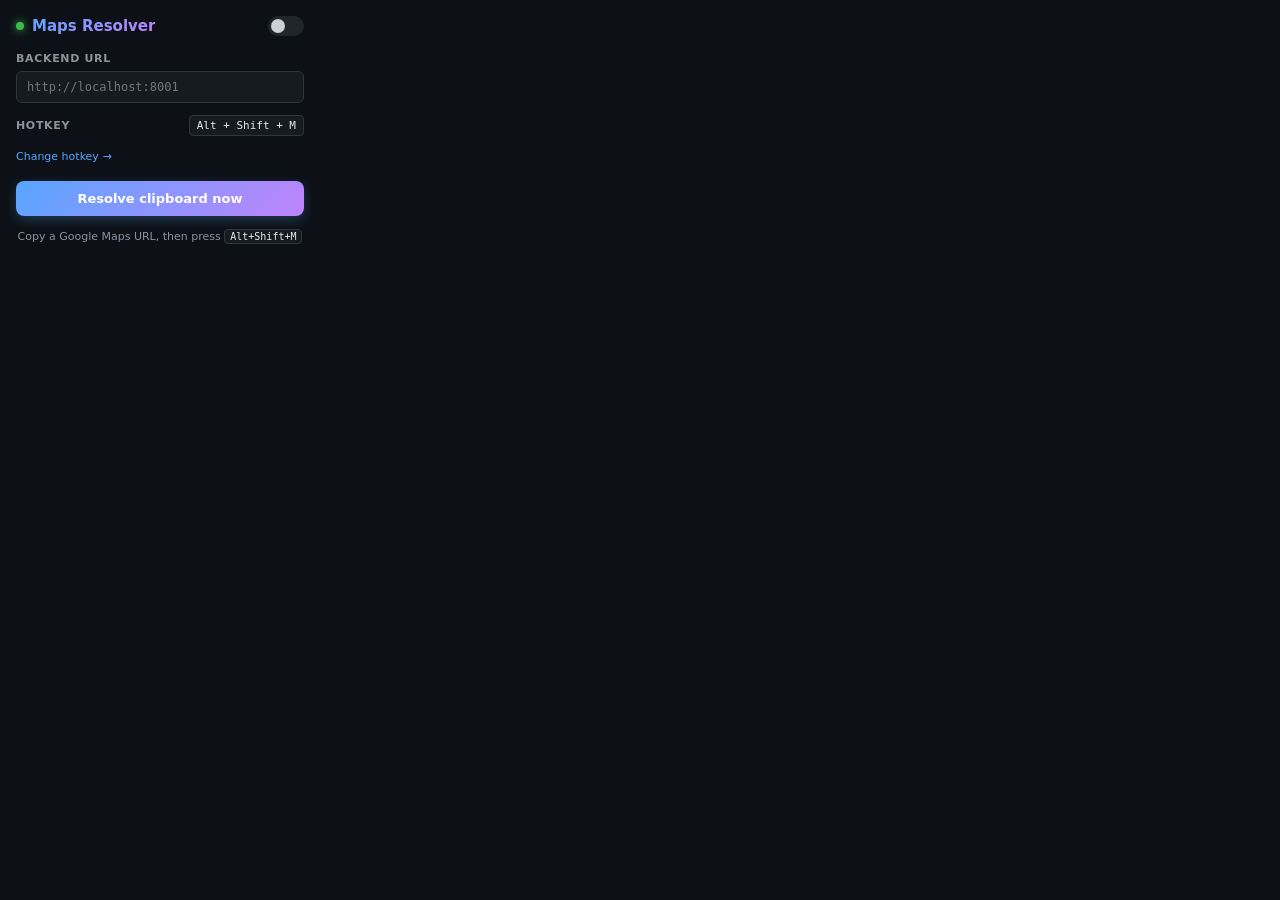
==== extension/popup.html @ e84b34ef "Add initial implementation of Maps URL Resolver Chrome extension with clipboard integration and UI" ====
<!DOCTYPE html>
<html lang="en">
<head>
  <meta charset="UTF-8">
  <link rel="stylesheet" href="popup.css">
</head>
<body>
  <header>
    <div class="title">
      <span class="dot" id="status-dot"></span>
      Maps Resolver
    </div>
    <label class="switch" title="Enable / disable">
      <input type="checkbox" id="enabled">
      <span class="slider"></span>
    </label>
  </header>

  <section>
    <label class="lbl" for="backend">Backend URL</label>
    <input id="backend" type="url" placeholder="http://localhost:8001" spellcheck="false">
  </section>

  <section class="row">
    <span class="lbl no-mb">Hotkey</span>
    <kbd id="hotkey">Alt + Shift + M</kbd>
  </section>
  <a href="#" id="change-hotkey" class="link">Change hotkey →</a>

  <section id="last-section" hidden>
    <label class="lbl">Last result</label>
    <div class="coords-box">
      <span class="coords" id="last-coords">—</span>
      <button class="ghost" id="copy-coords" title="Copy">
        <svg width="13" height="13" viewBox="0 0 24 24" fill="none" stroke="currentColor" stroke-width="2" stroke-linecap="round" stroke-linejoin="round">
          <rect x="9" y="9" width="13" height="13" rx="2"/>
          <path d="M5 15H4a2 2 0 0 1-2-2V4a2 2 0 0 1 2-2h9a2 2 0 0 1 2 2v1"/>
        </svg>
      </button>
    </div>
    <div class="meta" id="last-meta"></div>
  </section>

  <button class="primary" id="resolve-now">Resolve clipboard now</button>

  <footer>
    Copy a Google Maps URL, then press <kbd class="kbd-sm" id="hotkey-foot">Alt+Shift+M</kbd>
  </footer>

  <script src="popup.js"></script>
</body>
</html>
---- extension/popup.css ----
:root {
  --bg:        #0d1117;
  --surface:   #161b22;
  --border:    #30363d;
  --text:      #e6edf3;
  --mute:      #8b949e;
  --accent:    #58a6ff;
  --accent-2:  #c084fc;
  --success:   #3fb950;
  --danger:    #f85149;
}
* { box-sizing: border-box; margin: 0; padding: 0; }
body {
  width: 320px;
  font-family: -apple-system, BlinkMacSystemFont, "Segoe UI", system-ui, sans-serif;
  font-size: 13px;
  color: var(--text);
  background: var(--bg);
  padding: 16px;
}

header {
  display: flex;
  justify-content: space-between;
  align-items: center;
  margin-bottom: 16px;
}
.title {
  font-weight: 700;
  font-size: 15px;
  display: flex;
  align-items: center;
  gap: 8px;
  background: linear-gradient(135deg, var(--accent), var(--accent-2));
  -webkit-background-clip: text;
  background-clip: text;
  -webkit-text-fill-color: transparent;
}
.dot {
  width: 8px;
  height: 8px;
  border-radius: 50%;
  background: var(--success);
  box-shadow: 0 0 8px var(--success);
  flex-shrink: 0;
}
.dot.off { background: var(--mute); box-shadow: none; }

.switch { position: relative; width: 36px; height: 20px; }
.switch input { opacity: 0; width: 0; height: 0; }
.slider {
  position: absolute;
  inset: 0;
  background: #21262d;
  border-radius: 10px;
  cursor: pointer;
  transition: background .2s;
}
.slider::before {
  content: "";
  position: absolute;
  width: 14px;
  height: 14px;
  left: 3px;
  top: 3px;
  background: #c9d1d9;
  border-radius: 50%;
  transition: transform .2s, background .2s;
}
.switch input:checked + .slider { background: var(--accent); }
.switch input:checked + .slider::before { transform: translateX(16px); background: white; }

section { margin-bottom: 12px; }
.row { display: flex; align-items: center; justify-content: space-between; }
.lbl {
  display: block;
  font-size: 11px;
  font-weight: 600;
  text-transform: uppercase;
  letter-spacing: 0.06em;
  color: var(--mute);
  margin-bottom: 6px;
}
.lbl.no-mb { margin-bottom: 0; }

input[type="url"], input[type="text"] {
  width: 100%;
  padding: 8px 10px;
  background: var(--surface);
  color: var(--text);
  border: 1px solid var(--border);
  border-radius: 6px;
  font-family: ui-monospace, "SF Mono", Consolas, monospace;
  font-size: 12px;
  outline: none;
  transition: border-color .15s, box-shadow .15s;
}
input:focus {
  border-color: var(--accent);
  box-shadow: 0 0 0 3px rgba(88, 166, 255, .18);
}

kbd {
  font-family: ui-monospace, "SF Mono", Consolas, monospace;
  font-size: 11px;
  background: var(--surface);
  border: 1px solid var(--border);
  padding: 3px 7px;
  border-radius: 4px;
  color: var(--text);
}
.kbd-sm { padding: 1px 5px; font-size: 10px; }

.link {
  display: inline-block;
  margin: -6px 0 14px;
  font-size: 11px;
  color: var(--accent);
  text-decoration: none;
}
.link:hover { text-decoration: underline; }

.coords-box {
  display: flex;
  align-items: center;
  justify-content: space-between;
  gap: 8px;
  padding: 9px 10px;
  background: var(--surface);
  border: 1px solid var(--border);
  border-radius: 6px;
}
.coords {
  font-family: ui-monospace, "SF Mono", Consolas, monospace;
  font-size: 12px;
  user-select: all;
  flex: 1;
  word-break: break-all;
}
.ghost {
  background: transparent;
  border: 0;
  color: var(--mute);
  cursor: pointer;
  padding: 4px;
  border-radius: 4px;
  display: inline-flex;
  align-items: center;
}
.ghost:hover { color: var(--accent); background: rgba(255,255,255,0.04); }
.ghost.copied { color: var(--success); }

.meta {
  margin-top: 6px;
  font-size: 11px;
  color: var(--mute);
}

.primary {
  width: 100%;
  padding: 10px;
  margin-top: 4px;
  font-family: inherit;
  font-size: 13px;
  font-weight: 600;
  color: white;
  background: linear-gradient(135deg, var(--accent), var(--accent-2));
  border: 0;
  border-radius: 8px;
  cursor: pointer;
  box-shadow: 0 4px 12px rgba(88, 166, 255, .25);
  transition: transform .15s, box-shadow .15s, opacity .15s;
}
.primary:hover { transform: translateY(-1px); }
.primary:disabled { opacity: .5; cursor: wait; transform: none; }

footer {
  margin-top: 14px;
  text-align: center;
  font-size: 11px;
  color: var(--mute);
}
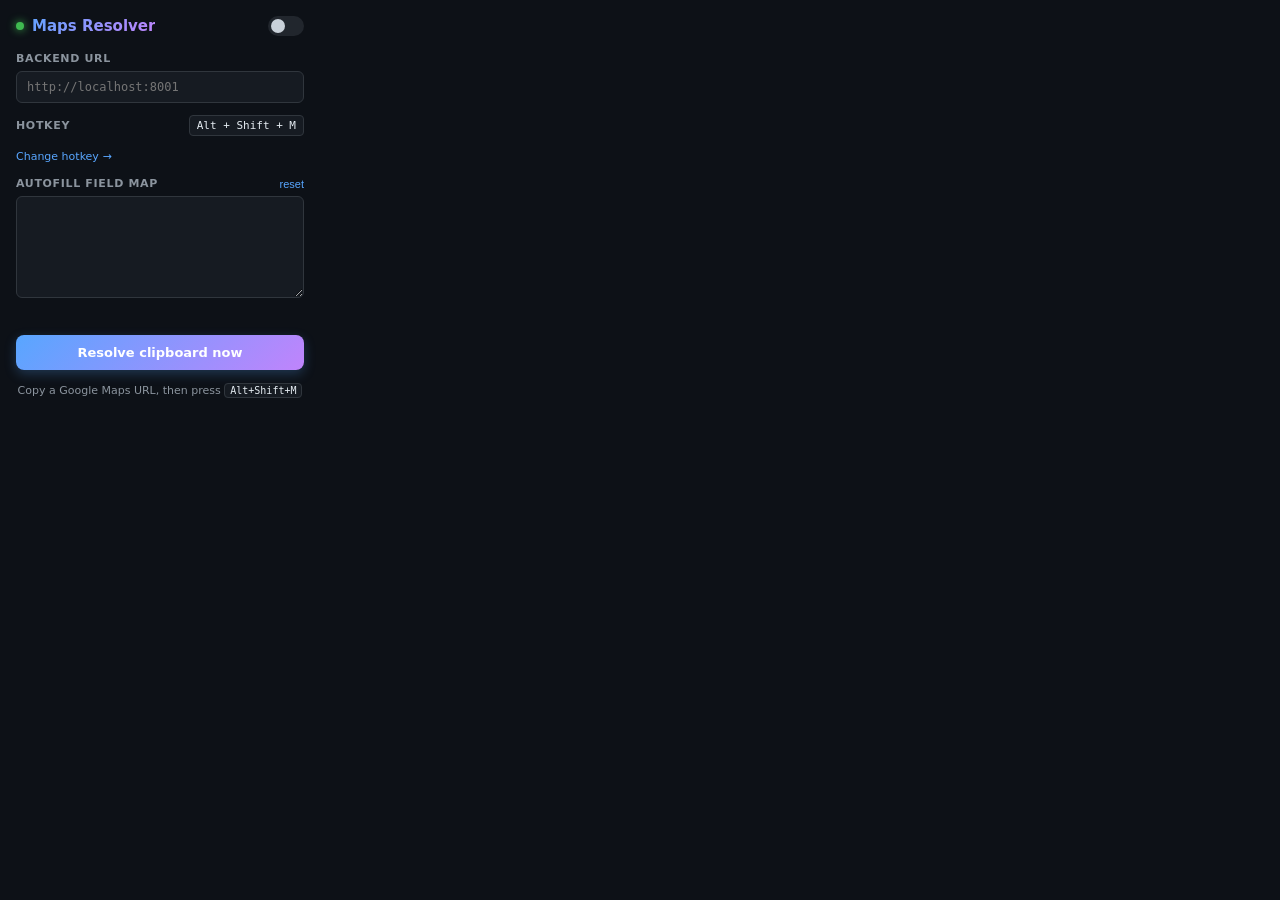
==== commit f834b697: "Implement autofill feature with customizable field mapping in Maps URL Resolver extension" ====
--- a/extension/popup.html
+++ b/extension/popup.html
@@ -27,6 +27,15 @@
   </section>
   <a href="#" id="change-hotkey" class="link">Change hotkey →</a>
 
+  <section>
+    <div class="row mb-6">
+      <span class="lbl no-mb">Autofill field map</span>
+      <button class="ghost-link" id="reset-map" title="Reset to defaults">reset</button>
+    </div>
+    <textarea id="field-map" spellcheck="false" rows="6"></textarea>
+    <div class="map-meta" id="map-status"></div>
+  </section>
+
   <section id="last-section" hidden>
     <label class="lbl">Last result</label>
     <div class="coords-box">
--- a/extension/popup.css
+++ b/extension/popup.css
@@ -83,7 +83,7 @@
 }
 .lbl.no-mb { margin-bottom: 0; }
 
-input[type="url"], input[type="text"] {
+input[type="url"], input[type="text"], textarea {
   width: 100%;
   padding: 8px 10px;
   background: var(--surface);
@@ -94,11 +94,31 @@
   font-size: 12px;
   outline: none;
   transition: border-color .15s, box-shadow .15s;
-}
-input:focus {
+  resize: vertical;
+}
+input:focus, textarea:focus {
   border-color: var(--accent);
   box-shadow: 0 0 0 3px rgba(88, 166, 255, .18);
 }
+
+.mb-6 { margin-bottom: 6px; }
+.ghost-link {
+  background: transparent;
+  border: 0;
+  color: var(--accent);
+  cursor: pointer;
+  font-size: 11px;
+  padding: 0;
+}
+.ghost-link:hover { text-decoration: underline; }
+.map-meta {
+  margin-top: 4px;
+  font-size: 10.5px;
+  color: var(--mute);
+  min-height: 14px;
+}
+.map-meta.error { color: var(--danger); }
+.map-meta.ok    { color: var(--success); }
 
 kbd {
   font-family: ui-monospace, "SF Mono", Consolas, monospace;
